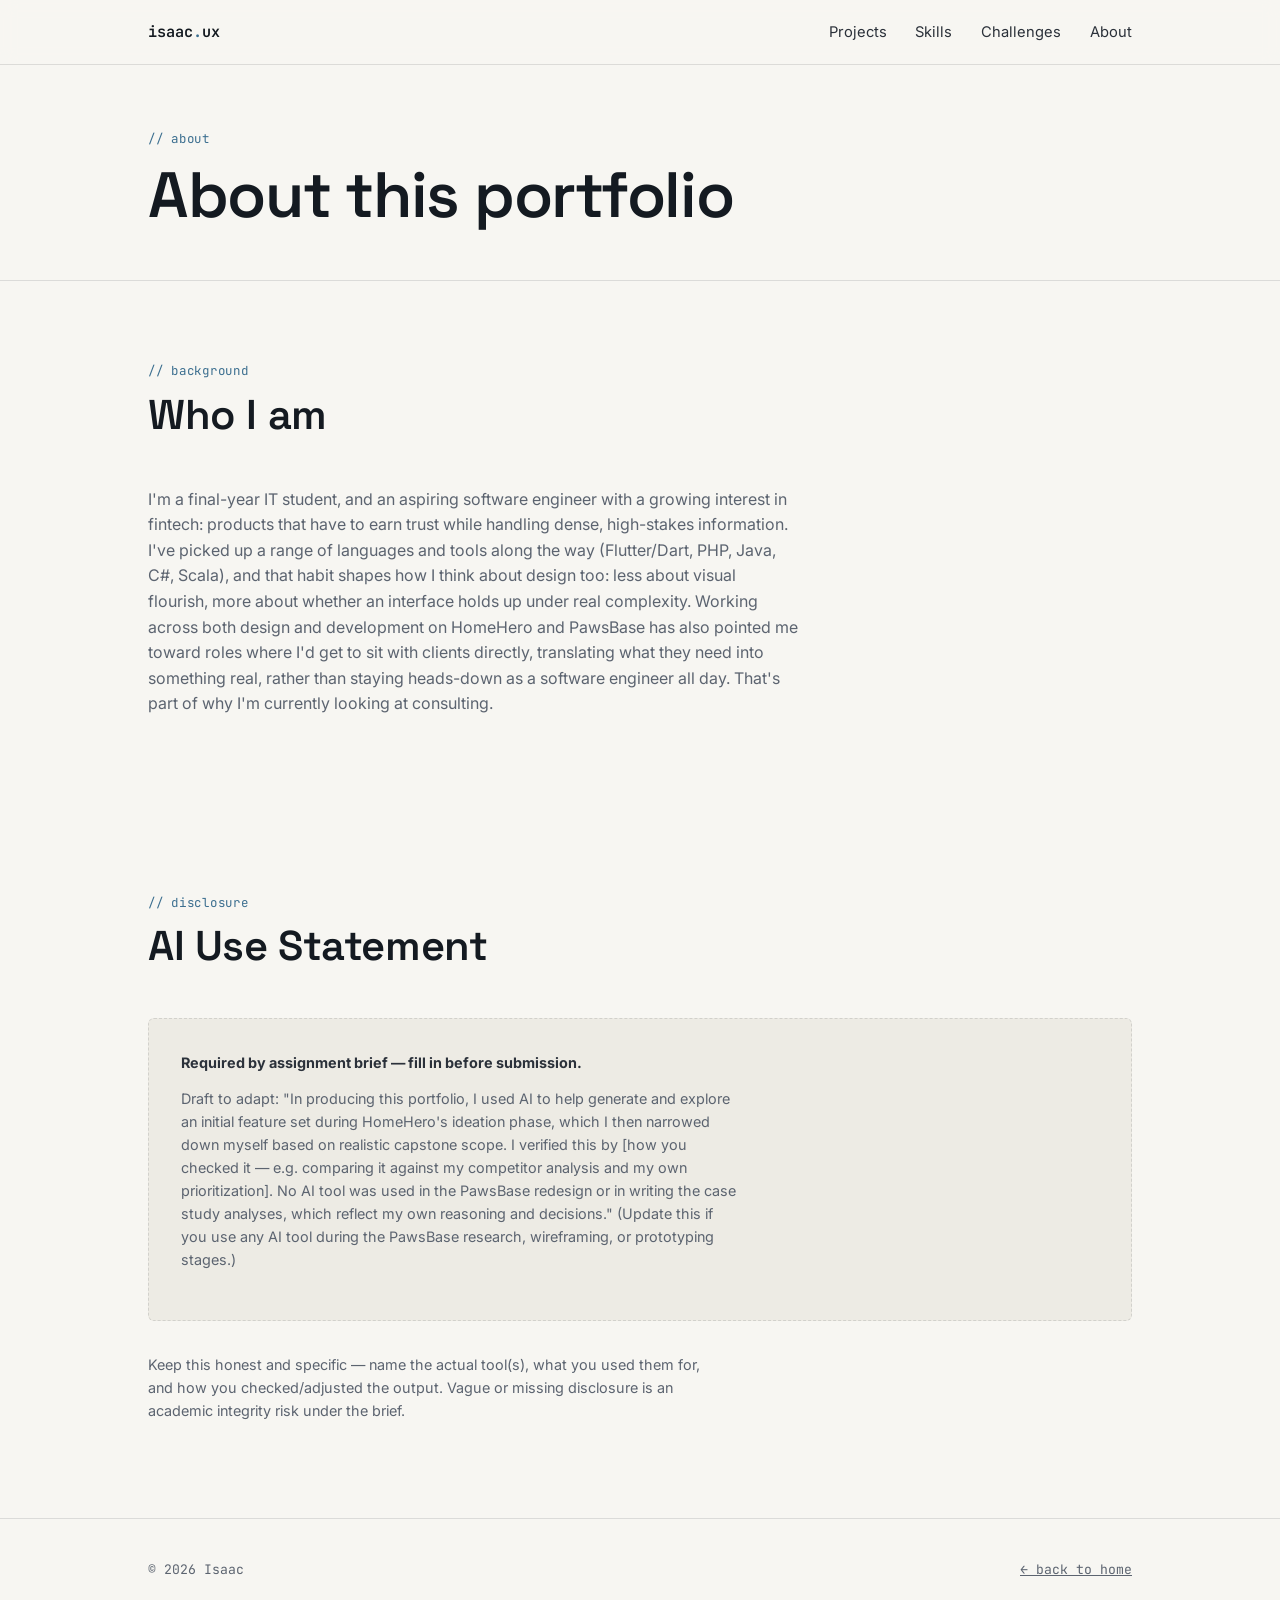
==== about.html @ ed3441e9 "Add files via upload" ====
<!DOCTYPE html>
<html lang="en">
<head>
<meta charset="UTF-8">
<meta name="viewport" content="width=device-width, initial-scale=1.0">
<title>About — Isaac</title>
<link rel="preconnect" href="https://fonts.googleapis.com">
<link href="https://fonts.googleapis.com/css2?family=Space+Grotesk:wght@500;600;700&family=Inter:wght@400;500;600&family=JetBrains+Mono:wght@400;500&display=swap" rel="stylesheet">
<link rel="stylesheet" href="styles.css">
</head>
<body>

<nav class="site-nav">
  <div class="wrap">
    <a href="index.html" class="logo">isaac<span>.</span>ux</a>
    <ul>
      <li><a class="nav-link" href="index.html#projects">Projects</a></li>
      <li><a class="nav-link" href="index.html#skills">Skills</a></li>
      <li><a class="nav-link" href="index.html#challenges">Challenges</a></li>
      <li><a class="nav-link" href="about.html">About</a></li>
    </ul>
  </div>
</nav>

<header class="cs-hero">
  <div class="wrap">
    <span class="eyebrow">// about</span>
    <h1>About this portfolio</h1>
  </div>
</header>

<section>
  <div class="wrap">
    <div class="section-head">
      <span class="eyebrow">// background</span>
      <h2>Who I am</h2>
    </div>
    <p style="max-width:65ch;">
      I'm a final-year IT student, and an aspiring software engineer with a
      growing interest in fintech: products that have to earn trust while
      handling dense, high-stakes information. I've picked up a range of
      languages and tools along the way (Flutter/Dart, PHP, Java, C#,
      Scala), and that habit shapes how I think about design too: less
      about visual flourish, more about whether an interface holds up
      under real complexity. Working across both design and development on
      HomeHero and PawsBase has also pointed me toward roles where I'd get
      to sit with clients directly, translating what they need into
      something real, rather than staying heads-down as a software
      engineer all day. That's part of why I'm currently looking at
      consulting.
    </p>
  </div>
</section>

<section>
  <div class="wrap">
    <div class="section-head">
      <span class="eyebrow">// disclosure</span>
      <h2>AI Use Statement</h2>
    </div>
    <div class="placeholder-block" style="text-align:left;">
      <strong>Required by assignment brief — fill in before submission.</strong>
      <p style="margin-top:0.8rem;">
        Draft to adapt: "In producing this portfolio, I used AI to help
        generate and explore an initial feature set during HomeHero's
        ideation phase, which I then narrowed down myself based on
        realistic capstone scope. I verified this by [how you checked it —
        e.g. comparing it against my competitor analysis and my own
        prioritization]. No AI tool was used in the PawsBase redesign or
        in writing the case study analyses, which reflect my own reasoning
        and decisions." (Update this if you use any AI tool during the
        PawsBase research, wireframing, or prototyping stages.)
      </p>
    </div>
    <p style="font-size:0.9rem; color:var(--slate-mute);">
      Keep this honest and specific — name the actual tool(s), what you used
      them for, and how you checked/adjusted the output. Vague or missing
      disclosure is an academic integrity risk under the brief.
    </p>
  </div>
</section>

<footer>
  <div class="wrap">
    <span>© 2026 Isaac</span>
    <a href="index.html">← back to home</a>
  </div>
</footer>

</body>
</html>
---- styles.css ----
/* ============================================
   Isaac's UX Portfolio — Design Tokens
   ============================================ */

:root {
  /* Color */
  --ink: #141A21;
  --ink-soft: #1E2730;
  --paper: #F7F6F2;
  --paper-dim: #EDEBE4;
  --slate: #2B313A;
  --slate-mute: #5C6470;
  --blue: #3B6E8F;
  --blue-soft: #5C8AA8;
  --olive: #8A9A5B;
  --line: rgba(20, 26, 33, 0.12);
  --line-on-dark: rgba(247, 246, 242, 0.14);

  /* Type */
  --font-display: 'Space Grotesk', 'Inter', sans-serif;
  --font-body: 'Inter', sans-serif;
  --font-mono: 'JetBrains Mono', 'Courier New', monospace;

  /* Layout */
  --max-width: 1080px;
  --gutter: clamp(1.25rem, 4vw, 3rem);
}

* { box-sizing: border-box; }

html { scroll-behavior: smooth; }

body {
  margin: 0;
  background: var(--paper);
  color: var(--slate);
  font-family: var(--font-body);
  font-size: 16px;
  line-height: 1.6;
  -webkit-font-smoothing: antialiased;
}

img { max-width: 100%; display: block; }

a { color: inherit; }

.wrap {
  max-width: var(--max-width);
  margin: 0 auto;
  padding: 0 var(--gutter);
}

/* ---------- Type scale ---------- */

h1, h2, h3, h4 {
  font-family: var(--font-display);
  font-weight: 600;
  line-height: 1.15;
  margin: 0;
  color: var(--ink);
}

h1 { font-size: clamp(2.4rem, 5vw, 4rem); letter-spacing: -0.02em; }
h2 { font-size: clamp(1.8rem, 3.5vw, 2.6rem); letter-spacing: -0.01em; }
h3 { font-size: clamp(1.3rem, 2.2vw, 1.6rem); }

p { margin: 0 0 1rem; color: var(--slate-mute); max-width: 62ch; }

.eyebrow {
  font-family: var(--font-mono);
  font-size: 0.78rem;
  letter-spacing: 0.06em;
  text-transform: lowercase;
  color: var(--blue);
  display: block;
  margin-bottom: 0.6rem;
}

/* ---------- Signature: terminal-style tags ---------- */

.tag {
  display: inline-flex;
  align-items: center;
  gap: 0.4em;
  font-family: var(--font-mono);
  font-size: 0.78rem;
  padding: 0.28em 0.7em;
  border-radius: 3px;
  border: 1px solid var(--line);
  background: var(--paper-dim);
  color: var(--slate);
  white-space: nowrap;
}

.tag::before { content: "›"; color: var(--blue); }

.tag--status::before { content: "●"; font-size: 0.6em; color: var(--olive); }

/* ---------- Nav ---------- */

.site-nav {
  position: sticky;
  top: 0;
  z-index: 10;
  background: rgba(247, 246, 242, 0.88);
  backdrop-filter: blur(8px);
  border-bottom: 1px solid var(--line);
}

.site-nav .wrap {
  display: flex;
  align-items: center;
  justify-content: space-between;
  height: 64px;
}

.site-nav .logo {
  font-family: var(--font-mono);
  font-size: 0.95rem;
  font-weight: 600;
  color: var(--ink);
  text-decoration: none;
}

.site-nav .logo span { color: var(--blue); }

.site-nav ul {
  list-style: none;
  display: flex;
  gap: 1.8rem;
  margin: 0;
  padding: 0;
}

.site-nav a.nav-link {
  text-decoration: none;
  font-size: 0.92rem;
  color: var(--slate);
  border-bottom: 2px solid transparent;
  padding-bottom: 2px;
  transition: border-color 0.15s ease;
}

.site-nav a.nav-link:hover,
.site-nav a.nav-link:focus-visible {
  border-color: var(--blue);
}

.nav-toggle { display: none; }

/* ---------- Hero ---------- */

.hero {
  padding: clamp(3rem, 10vw, 6rem) 0 clamp(2.5rem, 6vw, 4rem);
  background: var(--paper);
}

.hero .tags-row {
  display: flex;
  flex-wrap: wrap;
  gap: 0.6rem;
  margin-top: 1.6rem;
}

.hero h1 { margin-bottom: 1rem; }

.hero .lede {
  font-size: 1.15rem;
  color: var(--slate);
  max-width: 58ch;
}

/* ---------- Sections ---------- */

section { padding: clamp(3rem, 8vw, 5rem) 0; }

section.on-ink {
  background: var(--ink);
  color: var(--paper);
}

section.on-ink h2, section.on-ink h3 { color: var(--paper); }
section.on-ink p { color: rgba(247,246,242,0.72); }
section.on-ink .eyebrow { color: var(--blue-soft); }

.section-head {
  margin-bottom: clamp(2rem, 5vw, 3rem);
  max-width: 60ch;
}

/* ---------- Project cards ---------- */

.project-grid {
  display: grid;
  grid-template-columns: repeat(2, 1fr);
  gap: 1.5rem;
}

.project-card {
  display: block;
  text-decoration: none;
  border: 1px solid var(--line);
  border-radius: 6px;
  overflow: hidden;
  background: #fff;
  transition: transform 0.18s ease, box-shadow 0.18s ease;
}

.project-card:hover,
.project-card:focus-visible {
  transform: translateY(-3px);
  box-shadow: 0 12px 28px rgba(20,26,33,0.1);
}

.project-card .thumb {
  aspect-ratio: 16 / 10;
  background: var(--paper-dim);
  display: flex;
  align-items: center;
  justify-content: center;
  color: rgba(247,246,242,0.85);
  font-family: var(--font-mono);
  font-size: 0.85rem;
  overflow: hidden;
}

.project-card .thumb img {
  width: 100%;
  height: 100%;
  object-fit: contain;
  background: var(--paper-dim);
}

.project-card .thumb img.fit-cover {
  object-fit: cover;
}

.project-card .card-body { padding: 1.4rem 1.5rem 1.6rem; }

.project-card .card-tags {
  display: flex;
  gap: 0.5rem;
  margin-bottom: 0.8rem;
  flex-wrap: wrap;
}

.project-card h3 { margin-bottom: 0.5rem; }
.project-card p { margin-bottom: 0; font-size: 0.95rem; }

/* ---------- Skills ---------- */

.skills-grid {
  display: grid;
  grid-template-columns: repeat(3, 1fr);
  gap: 1.2rem;
}

.skill-group {
  border-left: 2px solid var(--line-on-dark);
  padding-left: 1.1rem;
}

.skill-group h4 {
  font-family: var(--font-mono);
  font-size: 0.85rem;
  color: var(--blue-soft);
  text-transform: lowercase;
  margin-bottom: 0.7rem;
}

.skill-group ul { list-style: none; padding: 0; margin: 0; }
.skill-group li {
  padding: 0.25rem 0;
  color: rgba(247,246,242,0.85);
  font-size: 0.95rem;
}

/* ---------- Skills (icon grid) ---------- */

.skills-icon-groups {
  display: flex;
  flex-direction: column;
  gap: 2.2rem;
}

.skill-icon-group h4 {
  font-family: var(--font-mono);
  font-size: 0.85rem;
  color: var(--blue-soft);
  text-transform: lowercase;
  margin-bottom: 1rem;
}

.skill-icon-row {
  display: flex;
  flex-wrap: wrap;
  gap: 1.6rem;
}

.skill-icon-item {
  display: flex;
  flex-direction: column;
  align-items: center;
  gap: 0.5rem;
  width: 84px;
  text-align: center;
}

.skill-icon-item i,
.skill-icon-item .skill-svg {
  font-size: 1.9rem;
  width: 1.9rem;
  height: 1.9rem;
  color: var(--blue-soft);
}

.skill-icon-item span {
  font-size: 0.78rem;
  color: rgba(247,246,242,0.75);
  line-height: 1.25;
}

/* ---------- Footer social icons ---------- */

.footer-social {
  display: flex;
  gap: 1rem;
}

.footer-social a {
  color: var(--slate-mute);
  display: inline-flex;
  transition: color 0.15s ease;
}

.footer-social a:hover,
.footer-social a:focus-visible {
  color: var(--blue);
}

.footer-social .skill-svg {
  width: 20px;
  height: 20px;
}

/* ---------- Challenges ---------- */

.challenge-list { border-top: 1px solid var(--line); }

.challenge-item {
  display: grid;
  grid-template-columns: 60px 1fr;
  gap: 1.5rem;
  padding: 1.6rem 0;
  border-bottom: 1px solid var(--line);
  align-items: start;
}

.challenge-item .num {
  font-family: var(--font-mono);
  color: var(--blue);
  font-size: 0.95rem;
  padding-top: 0.2rem;
}

.challenge-item h4 { margin-bottom: 0.4rem; font-size: 1.05rem; }
.challenge-item p { font-size: 0.95rem; margin-bottom: 0; }

/* ---------- Video / CTA block ---------- */

.video-block {
  border: 1px solid var(--line-on-dark);
  border-radius: 8px;
  padding: clamp(2rem, 5vw, 3rem);
  display: flex;
  flex-direction: column;
  align-items: flex-start;
  gap: 1.2rem;
}

.btn {
  display: inline-flex;
  align-items: center;
  gap: 0.5em;
  font-family: var(--font-mono);
  font-size: 0.9rem;
  padding: 0.75em 1.4em;
  border-radius: 4px;
  background: var(--blue);
  color: var(--paper);
  text-decoration: none;
  border: 1px solid var(--blue);
  transition: opacity 0.15s ease;
}

.btn:hover, .btn:focus-visible { opacity: 0.88; }

.btn--ghost {
  background: transparent;
  color: var(--paper);
  border-color: var(--line-on-dark);
}

/* ---------- Footer ---------- */

footer {
  padding: 2.5rem 0;
  border-top: 1px solid var(--line);
  font-family: var(--font-mono);
  font-size: 0.82rem;
  color: var(--slate-mute);
}

footer .wrap {
  display: flex;
  justify-content: space-between;
  flex-wrap: wrap;
  gap: 1rem;
}

.artefact-gallery {
  display: grid;
  grid-template-columns: repeat(2, 1fr);
  gap: 1.2rem;
  margin: 1.2rem 0 2rem;
}

.artefact-gallery figure {
  margin: 0;
  border: 1px solid var(--line);
  border-radius: 6px;
  overflow: hidden;
  background: #fff;
}

.artefact-gallery img {
  width: 100%;
  display: block;
  border-bottom: 1px solid var(--line);
}

.artefact-gallery figcaption {
  padding: 0.7rem 0.9rem;
  font-size: 0.85rem;
  color: var(--slate-mute);
}

.artefact-gallery.cols-3 {
  grid-template-columns: repeat(3, 1fr);
}

.artefact-gallery .full-width {
  grid-column: 1 / -1;
}

/* ---------- Case study page specifics ---------- */

.cs-hero {
  padding: clamp(2.5rem, 8vw, 4rem) 0 clamp(2rem, 5vw, 3rem);
  border-bottom: 1px solid var(--line);
}

.cs-meta {
  display: flex;
  flex-wrap: wrap;
  gap: 0.6rem;
  margin: 1.4rem 0 1.8rem;
}

.cs-back {
  font-family: var(--font-mono);
  font-size: 0.85rem;
  color: var(--blue);
  text-decoration: none;
  display: inline-block;
  margin-bottom: 1.5rem;
}

.process-steps {
  display: grid;
  grid-template-columns: repeat(5, 1fr);
  gap: 1rem;
  margin: 2rem 0 1rem;
}

.process-step {
  border-top: 2px solid var(--blue);
  padding-top: 0.8rem;
}

.process-step .step-num {
  font-family: var(--font-mono);
  font-size: 0.78rem;
  color: var(--blue);
  display: block;
  margin-bottom: 0.4rem;
}

.process-step h4 { font-size: 0.95rem; margin-bottom: 0.3rem; }
.process-step p { font-size: 0.85rem; }

.placeholder-block {
  border: 1px dashed var(--line);
  border-radius: 6px;
  padding: 2rem;
  background: var(--paper-dim);
  color: var(--slate-mute);
  font-size: 0.9rem;
  text-align: center;
  margin: 1.2rem 0 2rem;
}

.placeholder-block strong { color: var(--slate); }

.two-col {
  display: grid;
  grid-template-columns: 1fr 1fr;
  gap: 2.5rem;
  align-items: start;
}

.quote-block {
  border-left: 3px solid var(--olive);
  padding-left: 1.4rem;
  margin: 1.5rem 0;
  font-family: var(--font-display);
  font-size: 1.15rem;
  color: var(--ink);
}

/* ---------- Responsive ---------- */

@media (max-width: 780px) {
  .site-nav ul { gap: 1.1rem; }
  .site-nav ul li:nth-child(n+4) { display: none; }
  .project-grid { grid-template-columns: 1fr; }
  .skills-grid { grid-template-columns: 1fr; }
  .artefact-gallery { grid-template-columns: 1fr; }
  .artefact-gallery.cols-3 { grid-template-columns: 1fr; }
  .process-steps { grid-template-columns: repeat(2, 1fr); }
  .two-col { grid-template-columns: 1fr; }
  .challenge-item { grid-template-columns: 40px 1fr; }
}

@media (prefers-reduced-motion: reduce) {
  html { scroll-behavior: auto; }
  .project-card { transition: none; }
}

:focus-visible {
  outline: 2px solid var(--blue);
  outline-offset: 2px;
}
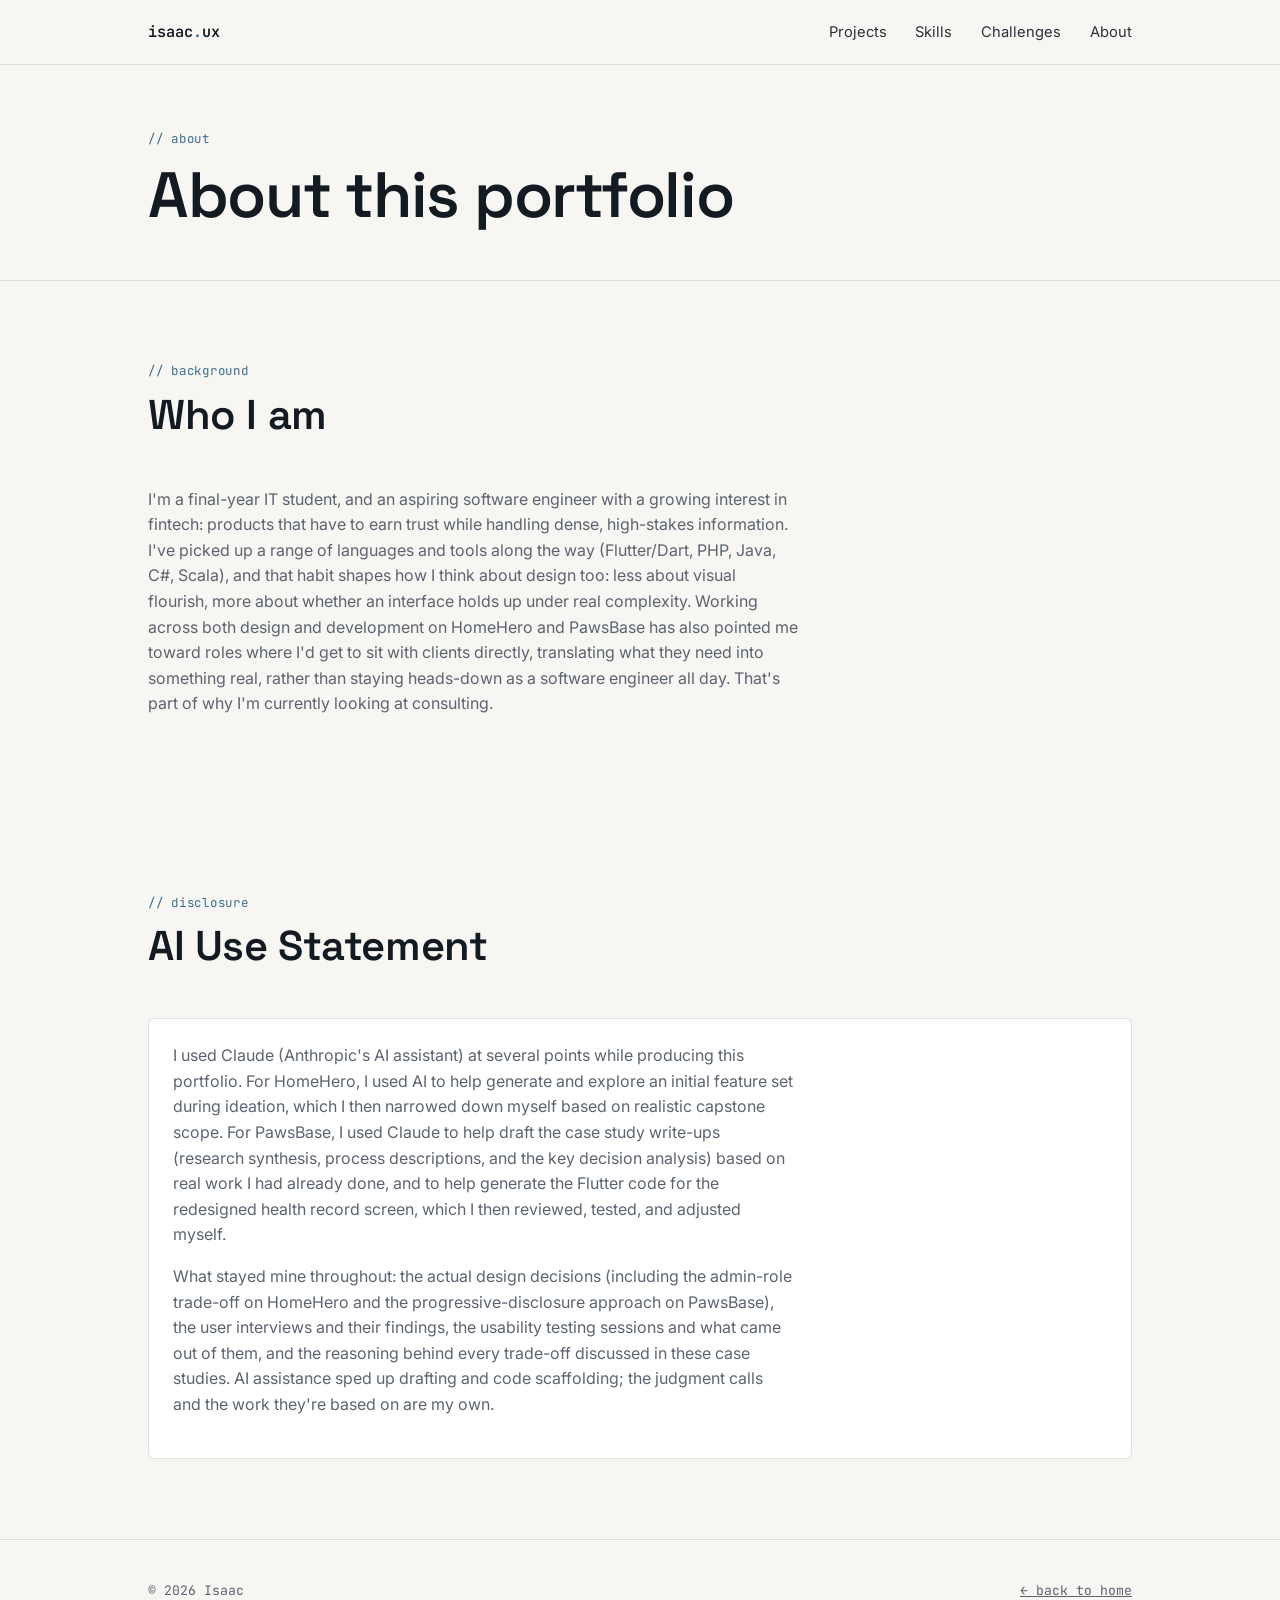
==== commit 7ce0610d: "Update about.html" ====
--- a/about.html
+++ b/about.html
@@ -58,25 +58,25 @@
       <span class="eyebrow">// disclosure</span>
       <h2>AI Use Statement</h2>
     </div>
-    <div class="placeholder-block" style="text-align:left;">
-      <strong>Required by assignment brief — fill in before submission.</strong>
+    <div style="border:1px solid var(--line); border-radius:6px; padding:1.5rem; background:#fff;">
+      <p>I used Claude (Anthropic's AI assistant) at several points while
+      producing this portfolio. For HomeHero, I used AI to help generate
+      and explore an initial feature set during ideation, which I then
+      narrowed down myself based on realistic capstone scope. For
+      PawsBase, I used Claude to help draft the case study write-ups
+      (research synthesis, process descriptions, and the key decision
+      analysis) based on real work I had already done, and to help
+      generate the Flutter code for the redesigned health record screen,
+      which I then reviewed, tested, and adjusted myself.</p>
       <p style="margin-top:0.8rem;">
-        Draft to adapt: "In producing this portfolio, I used AI to help
-        generate and explore an initial feature set during HomeHero's
-        ideation phase, which I then narrowed down myself based on
-        realistic capstone scope. I verified this by [how you checked it —
-        e.g. comparing it against my competitor analysis and my own
-        prioritization]. No AI tool was used in the PawsBase redesign or
-        in writing the case study analyses, which reflect my own reasoning
-        and decisions." (Update this if you use any AI tool during the
-        PawsBase research, wireframing, or prototyping stages.)
-      </p>
+      What stayed mine throughout: the actual design decisions (including
+      the admin-role trade-off on HomeHero and the progressive-disclosure
+      approach on PawsBase), the user interviews and their findings, the
+      usability testing sessions and what came out of them, and the
+      reasoning behind every trade-off discussed in these case studies. AI
+      assistance sped up drafting and code scaffolding; the judgment calls
+      and the work they're based on are my own.</p>
     </div>
-    <p style="font-size:0.9rem; color:var(--slate-mute);">
-      Keep this honest and specific — name the actual tool(s), what you used
-      them for, and how you checked/adjusted the output. Vague or missing
-      disclosure is an academic integrity risk under the brief.
-    </p>
   </div>
 </section>
 
@@ -88,4 +88,4 @@
 </footer>
 
 </body>
-</html>+</html>
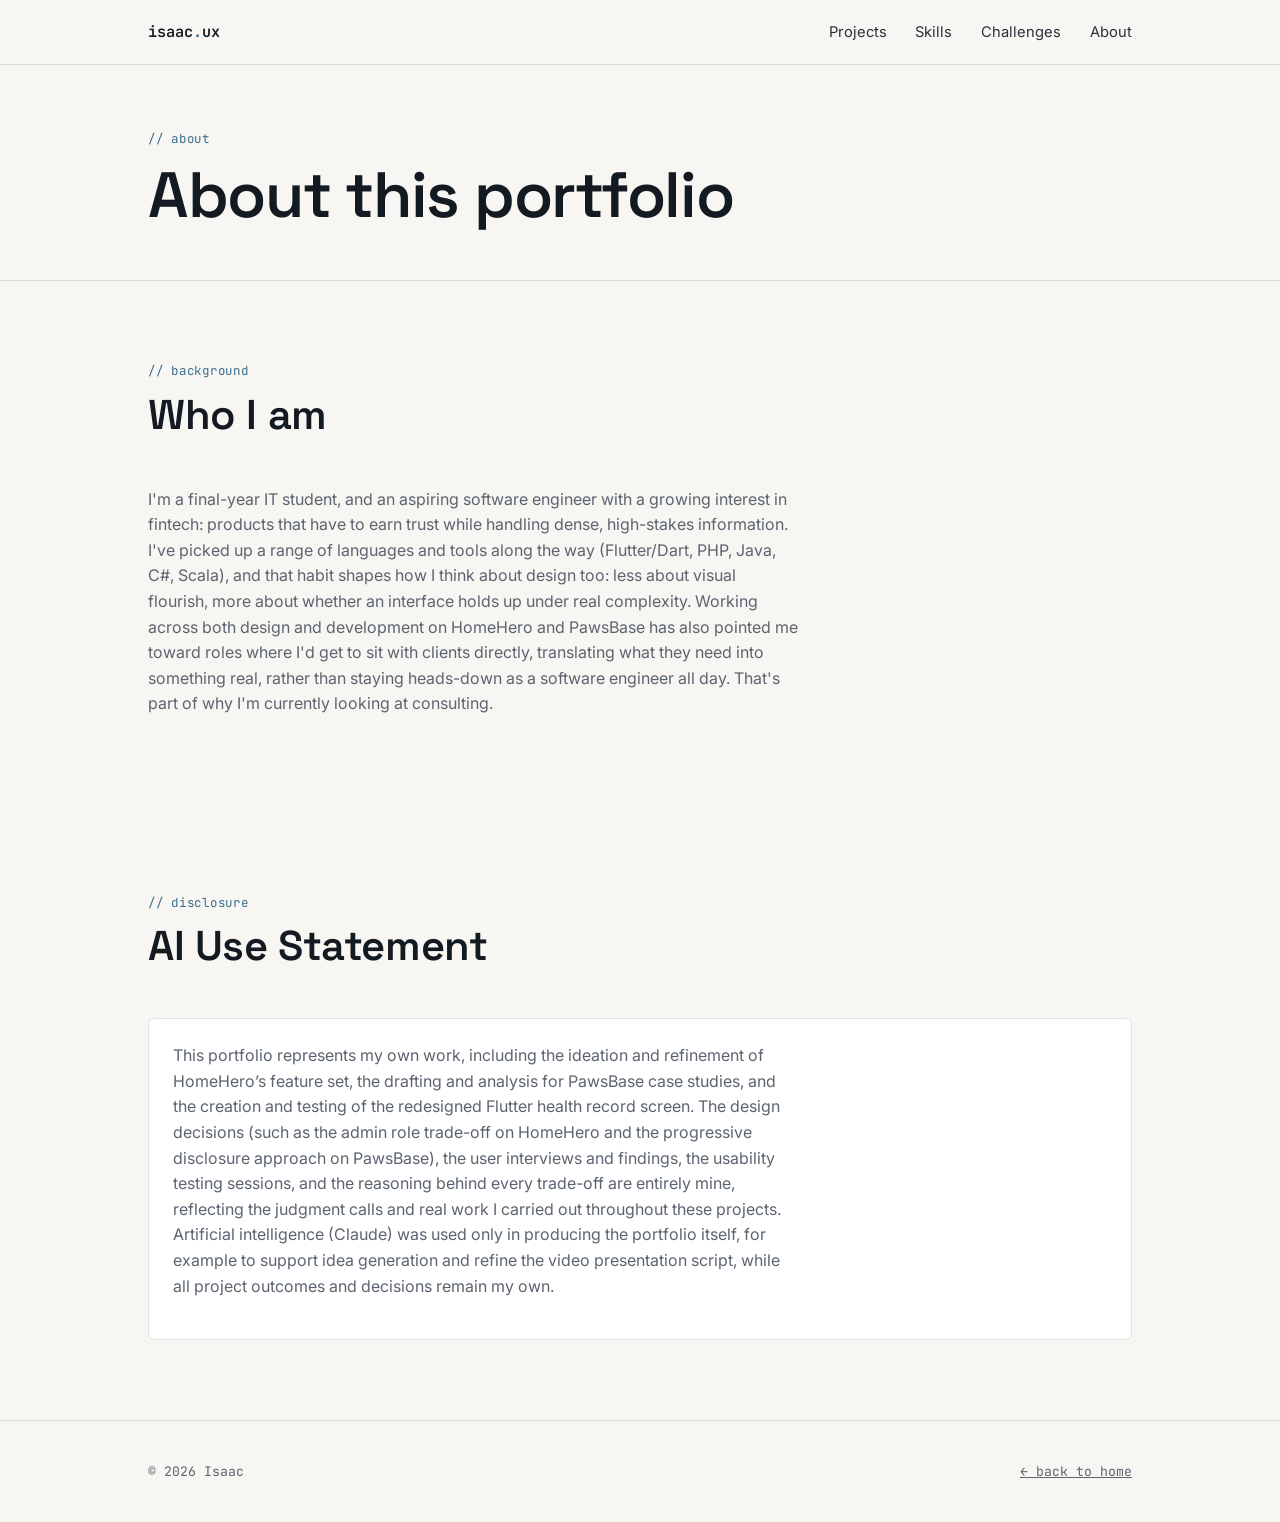
==== commit 4b375042: "Update about.html" ====
--- a/about.html
+++ b/about.html
@@ -59,23 +59,7 @@
       <h2>AI Use Statement</h2>
     </div>
     <div style="border:1px solid var(--line); border-radius:6px; padding:1.5rem; background:#fff;">
-      <p>I used Claude (Anthropic's AI assistant) at several points while
-      producing this portfolio. For HomeHero, I used AI to help generate
-      and explore an initial feature set during ideation, which I then
-      narrowed down myself based on realistic capstone scope. For
-      PawsBase, I used Claude to help draft the case study write-ups
-      (research synthesis, process descriptions, and the key decision
-      analysis) based on real work I had already done, and to help
-      generate the Flutter code for the redesigned health record screen,
-      which I then reviewed, tested, and adjusted myself.</p>
-      <p style="margin-top:0.8rem;">
-      What stayed mine throughout: the actual design decisions (including
-      the admin-role trade-off on HomeHero and the progressive-disclosure
-      approach on PawsBase), the user interviews and their findings, the
-      usability testing sessions and what came out of them, and the
-      reasoning behind every trade-off discussed in these case studies. AI
-      assistance sped up drafting and code scaffolding; the judgment calls
-      and the work they're based on are my own.</p>
+      <p>This portfolio represents my own work, including the ideation and refinement of HomeHero’s feature set, the drafting and analysis for PawsBase case studies, and the creation and testing of the redesigned Flutter health record screen. The design decisions (such as the admin role trade-off on HomeHero and the progressive disclosure approach on PawsBase), the user interviews and findings, the usability testing sessions, and the reasoning behind every trade-off are entirely mine, reflecting the judgment calls and real work I carried out throughout these projects. Artificial intelligence (Claude) was used only in producing the portfolio itself, for example to support idea generation and refine the video presentation script, while all project outcomes and decisions remain my own.</p>
     </div>
   </div>
 </section>
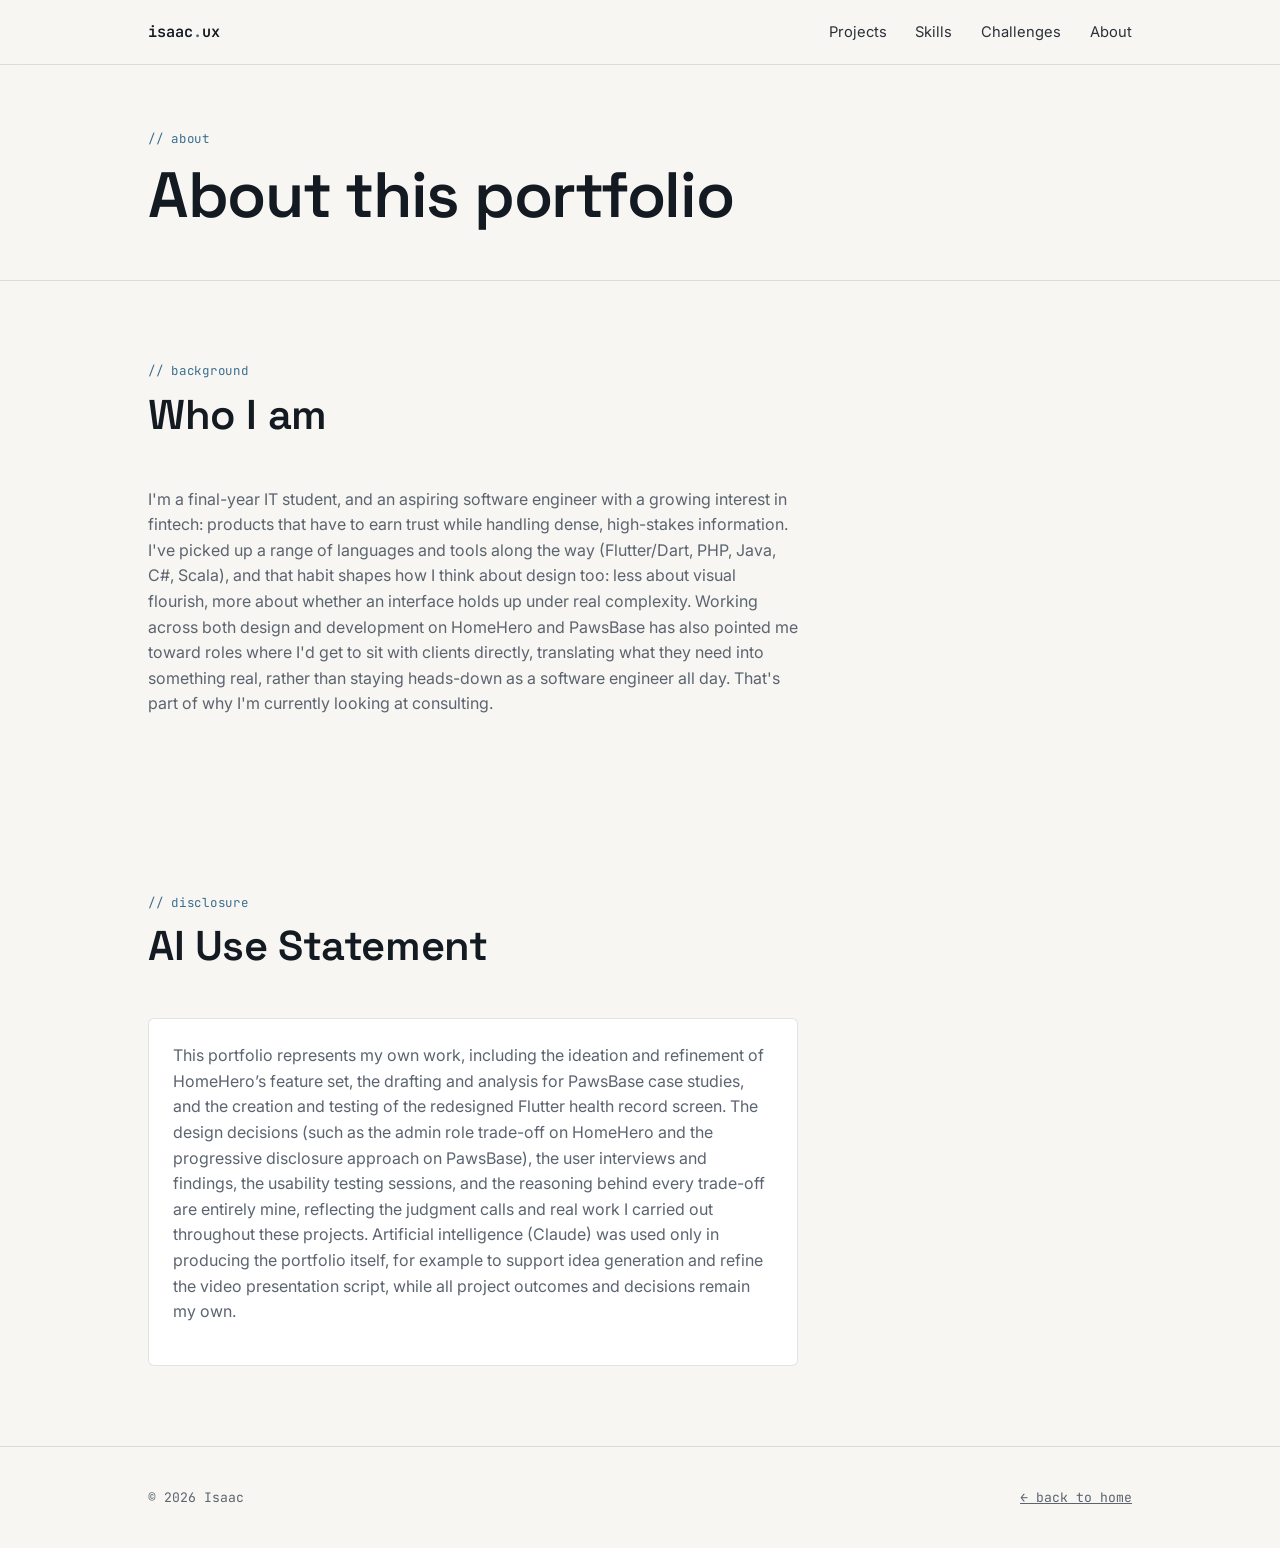
==== commit 94fc7201: "Fix HTML encoding issues in about.html" ====
--- a/about.html
+++ b/about.html
@@ -58,7 +58,7 @@
       <span class="eyebrow">// disclosure</span>
       <h2>AI Use Statement</h2>
     </div>
-    <div style="border:1px solid var(--line); border-radius:6px; padding:1.5rem; background:#fff;">
+    <div style="display:inline-block; border:1px solid var(--line); border-radius:6px; padding:1.5rem; background:#fff; max-width:65ch;">
       <p>This portfolio represents my own work, including the ideation and refinement of HomeHero’s feature set, the drafting and analysis for PawsBase case studies, and the creation and testing of the redesigned Flutter health record screen. The design decisions (such as the admin role trade-off on HomeHero and the progressive disclosure approach on PawsBase), the user interviews and findings, the usability testing sessions, and the reasoning behind every trade-off are entirely mine, reflecting the judgment calls and real work I carried out throughout these projects. Artificial intelligence (Claude) was used only in producing the portfolio itself, for example to support idea generation and refine the video presentation script, while all project outcomes and decisions remain my own.</p>
     </div>
   </div>
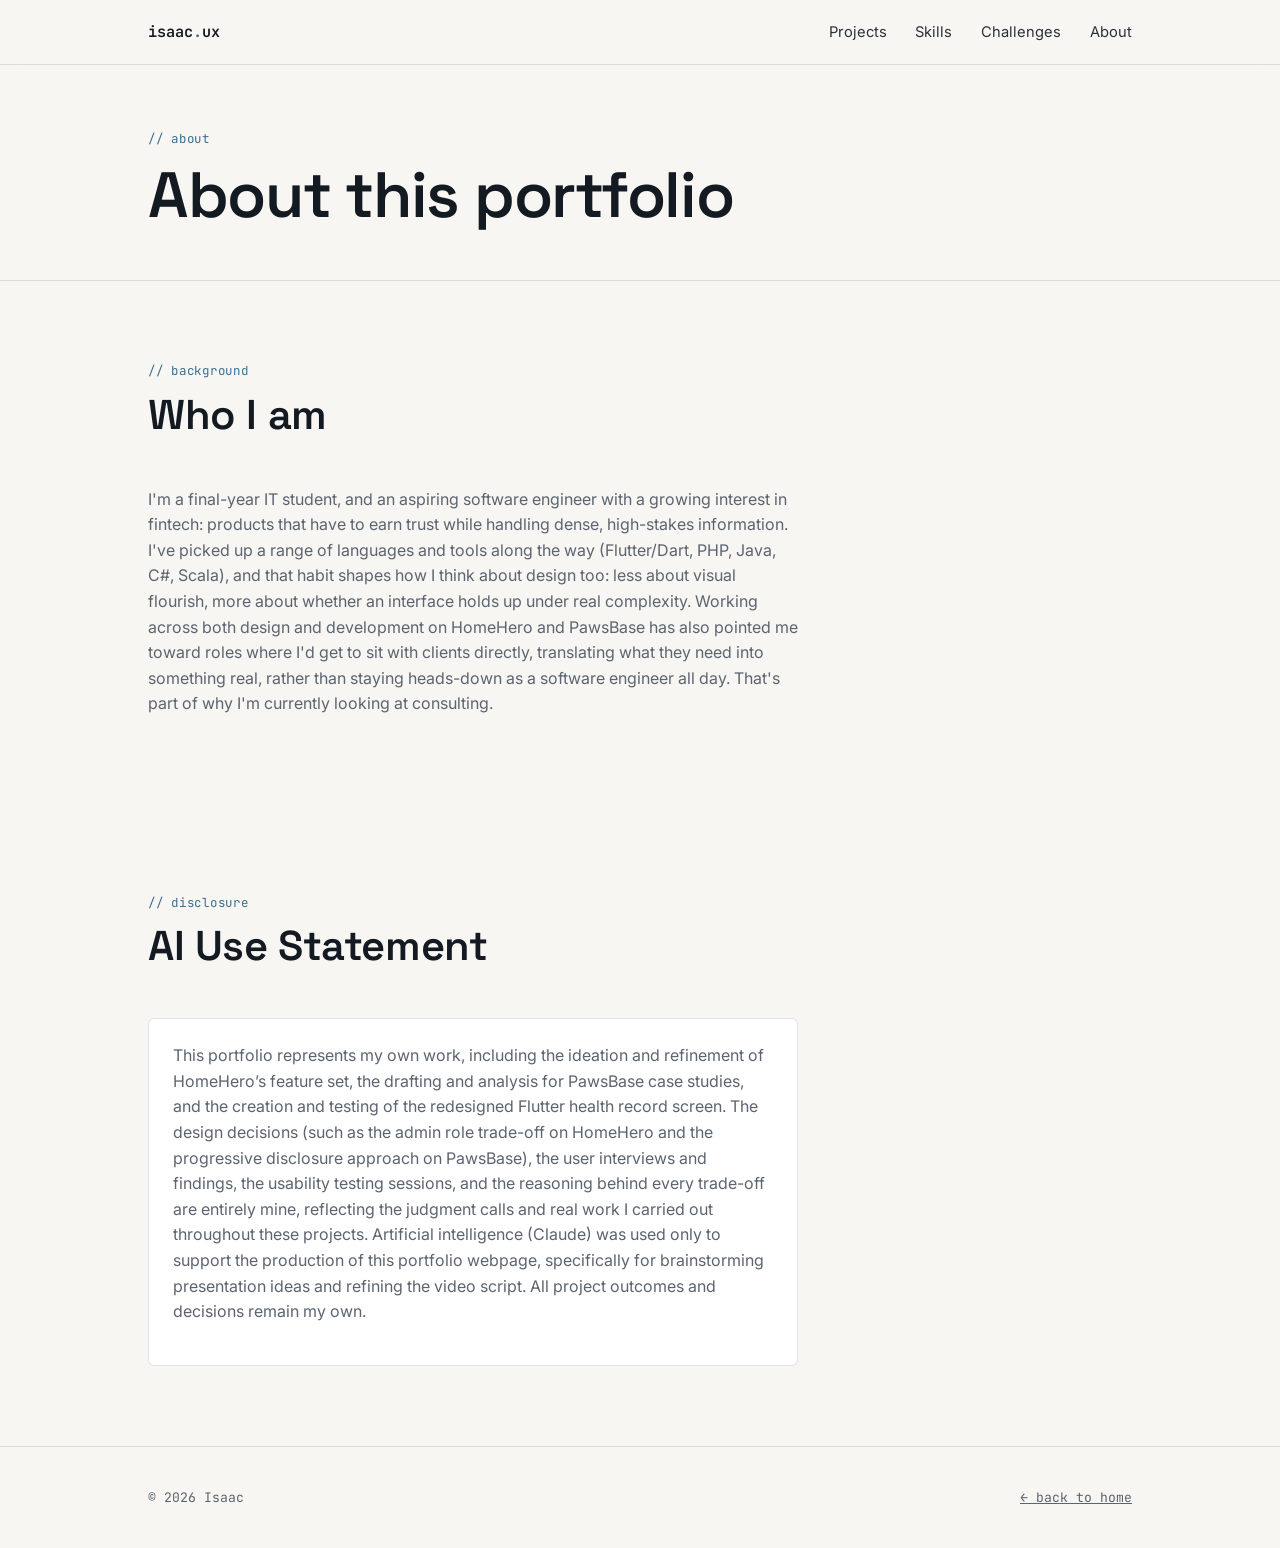
==== commit ba2e3e7e: "Update about.html" ====
--- a/about.html
+++ b/about.html
@@ -59,7 +59,7 @@
       <h2>AI Use Statement</h2>
     </div>
     <div style="display:inline-block; border:1px solid var(--line); border-radius:6px; padding:1.5rem; background:#fff; max-width:65ch;">
-      <p>This portfolio represents my own work, including the ideation and refinement of HomeHero’s feature set, the drafting and analysis for PawsBase case studies, and the creation and testing of the redesigned Flutter health record screen. The design decisions (such as the admin role trade-off on HomeHero and the progressive disclosure approach on PawsBase), the user interviews and findings, the usability testing sessions, and the reasoning behind every trade-off are entirely mine, reflecting the judgment calls and real work I carried out throughout these projects. Artificial intelligence (Claude) was used only in producing the portfolio itself, for example to support idea generation and refine the video presentation script, while all project outcomes and decisions remain my own.</p>
+      <p>This portfolio represents my own work, including the ideation and refinement of HomeHero’s feature set, the drafting and analysis for PawsBase case studies, and the creation and testing of the redesigned Flutter health record screen. The design decisions (such as the admin role trade-off on HomeHero and the progressive disclosure approach on PawsBase), the user interviews and findings, the usability testing sessions, and the reasoning behind every trade-off are entirely mine, reflecting the judgment calls and real work I carried out throughout these projects. Artificial intelligence (Claude) was used only to support the production of this portfolio webpage, specifically for brainstorming presentation ideas and refining the video script. All project outcomes and decisions remain my own.</p>
     </div>
   </div>
 </section>
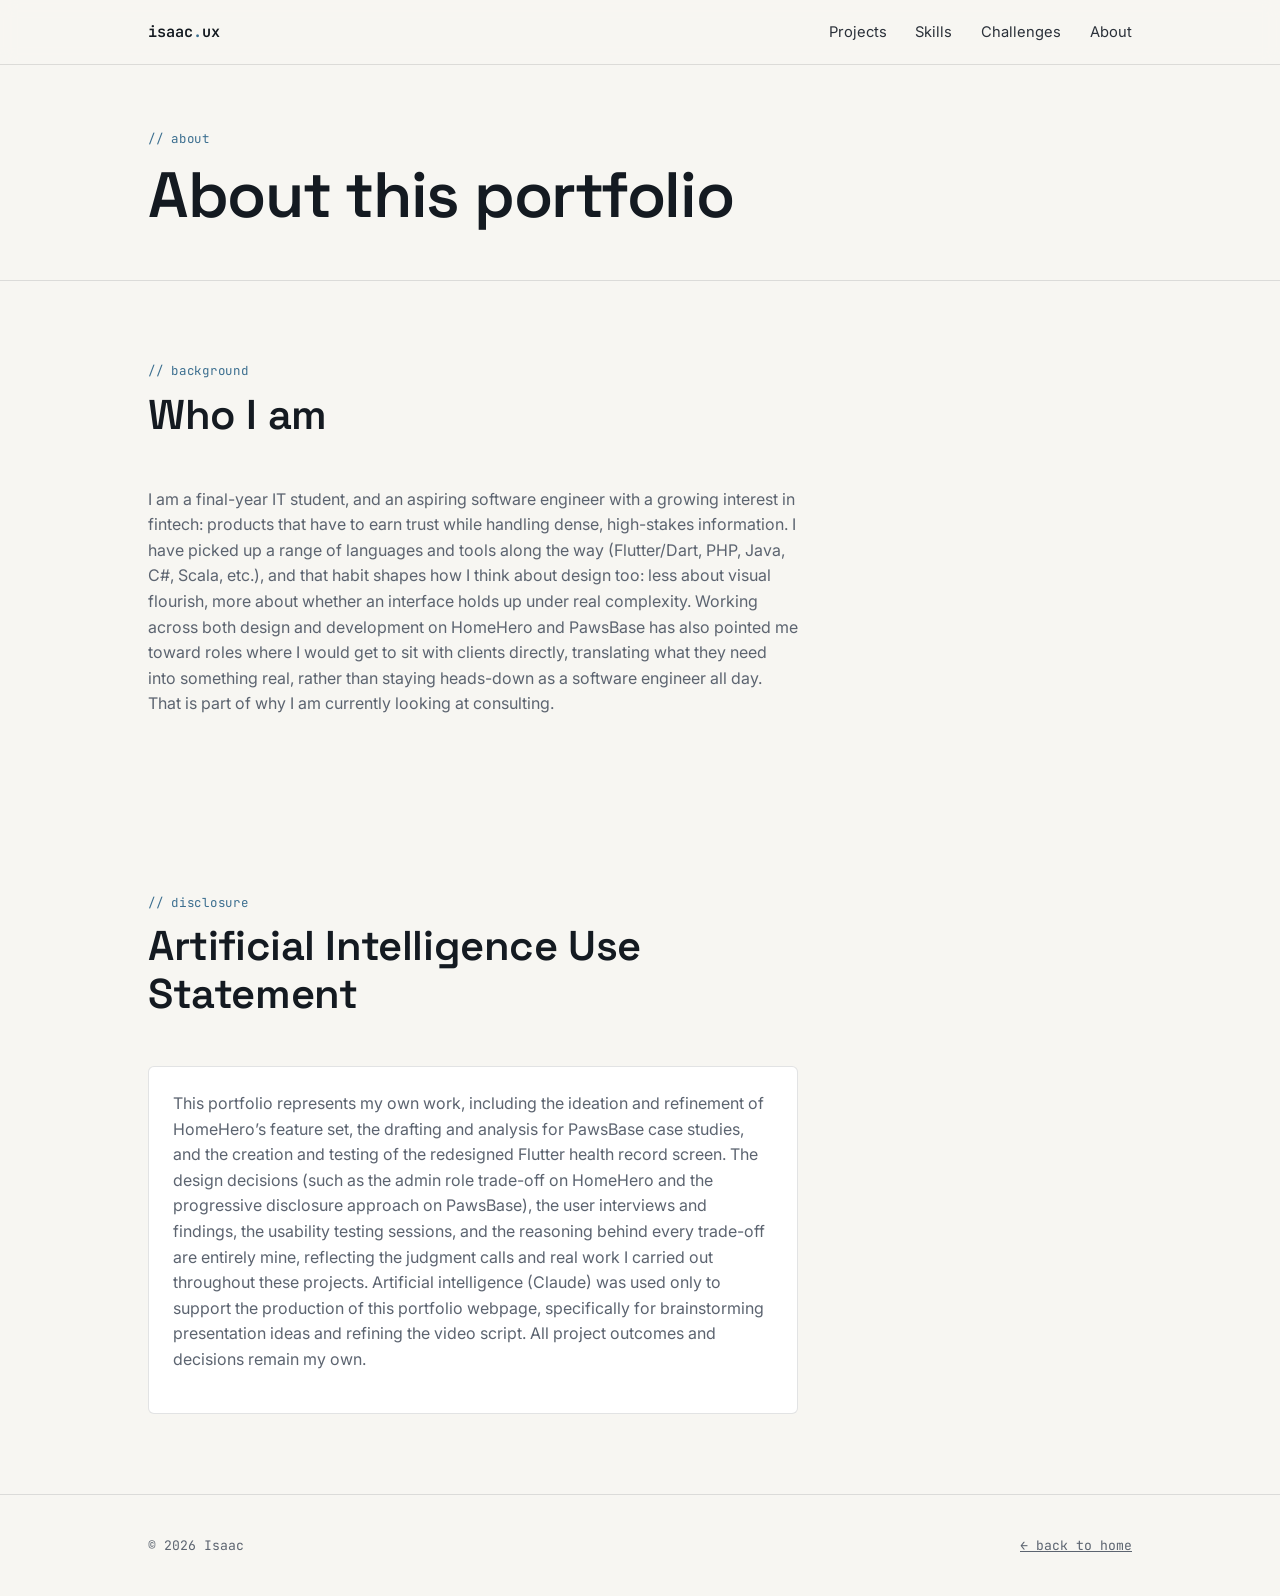
==== commit 8051f712: "Update about.html" ====
--- a/about.html
+++ b/about.html
@@ -35,20 +35,7 @@
       <span class="eyebrow">// background</span>
       <h2>Who I am</h2>
     </div>
-    <p style="max-width:65ch;">
-      I'm a final-year IT student, and an aspiring software engineer with a
-      growing interest in fintech: products that have to earn trust while
-      handling dense, high-stakes information. I've picked up a range of
-      languages and tools along the way (Flutter/Dart, PHP, Java, C#,
-      Scala), and that habit shapes how I think about design too: less
-      about visual flourish, more about whether an interface holds up
-      under real complexity. Working across both design and development on
-      HomeHero and PawsBase has also pointed me toward roles where I'd get
-      to sit with clients directly, translating what they need into
-      something real, rather than staying heads-down as a software
-      engineer all day. That's part of why I'm currently looking at
-      consulting.
-    </p>
+    <p style="max-width:65ch;">I am a final-year IT student, and an aspiring software engineer with a growing interest in fintech: products that have to earn trust while handling dense, high-stakes information. I have picked up a range of languages and tools along the way (Flutter/Dart, PHP, Java, C#, Scala, etc.), and that habit shapes how I think about design too: less about visual flourish, more about whether an interface holds up under real complexity. Working across both design and development on HomeHero and PawsBase has also pointed me toward roles where I would get to sit with clients directly, translating what they need into something real, rather than staying heads-down as a software engineer all day. That is part of why I am currently looking at consulting.</p>
   </div>
 </section>
 
@@ -56,7 +43,7 @@
   <div class="wrap">
     <div class="section-head">
       <span class="eyebrow">// disclosure</span>
-      <h2>AI Use Statement</h2>
+      <h2>Artificial Intelligence Use Statement</h2>
     </div>
     <div style="display:inline-block; border:1px solid var(--line); border-radius:6px; padding:1.5rem; background:#fff; max-width:65ch;">
       <p>This portfolio represents my own work, including the ideation and refinement of HomeHero’s feature set, the drafting and analysis for PawsBase case studies, and the creation and testing of the redesigned Flutter health record screen. The design decisions (such as the admin role trade-off on HomeHero and the progressive disclosure approach on PawsBase), the user interviews and findings, the usability testing sessions, and the reasoning behind every trade-off are entirely mine, reflecting the judgment calls and real work I carried out throughout these projects. Artificial intelligence (Claude) was used only to support the production of this portfolio webpage, specifically for brainstorming presentation ideas and refining the video script. All project outcomes and decisions remain my own.</p>
--- a/styles.css
+++ b/styles.css
@@ -1,9 +1,4 @@
-/* ============================================
-   Isaac's UX Portfolio — Design Tokens
-   ============================================ */
-
 :root {
-  /* Color */
   --ink: #141A21;
   --ink-soft: #1E2730;
   --paper: #F7F6F2;
@@ -15,13 +10,9 @@
   --olive: #8A9A5B;
   --line: rgba(20, 26, 33, 0.12);
   --line-on-dark: rgba(247, 246, 242, 0.14);
-
-  /* Type */
   --font-display: 'Space Grotesk', 'Inter', sans-serif;
   --font-body: 'Inter', sans-serif;
   --font-mono: 'JetBrains Mono', 'Courier New', monospace;
-
-  /* Layout */
   --max-width: 1080px;
   --gutter: clamp(1.25rem, 4vw, 3rem);
 }
@@ -50,8 +41,6 @@
   padding: 0 var(--gutter);
 }
 
-/* ---------- Type scale ---------- */
-
 h1, h2, h3, h4 {
   font-family: var(--font-display);
   font-weight: 600;
@@ -75,8 +64,6 @@
   display: block;
   margin-bottom: 0.6rem;
 }
-
-/* ---------- Signature: terminal-style tags ---------- */
 
 .tag {
   display: inline-flex;
@@ -96,8 +83,6 @@
 
 .tag--status::before { content: "●"; font-size: 0.6em; color: var(--olive); }
 
-/* ---------- Nav ---------- */
-
 .site-nav {
   position: sticky;
   top: 0;
@@ -148,8 +133,6 @@
 
 .nav-toggle { display: none; }
 
-/* ---------- Hero ---------- */
-
 .hero {
   padding: clamp(3rem, 10vw, 6rem) 0 clamp(2.5rem, 6vw, 4rem);
   background: var(--paper);
@@ -170,8 +153,6 @@
   max-width: 58ch;
 }
 
-/* ---------- Sections ---------- */
-
 section { padding: clamp(3rem, 8vw, 5rem) 0; }
 
 section.on-ink {
@@ -187,8 +168,6 @@
   margin-bottom: clamp(2rem, 5vw, 3rem);
   max-width: 60ch;
 }
-
-/* ---------- Project cards ---------- */
 
 .project-grid {
   display: grid;
@@ -247,8 +226,6 @@
 .project-card h3 { margin-bottom: 0.5rem; }
 .project-card p { margin-bottom: 0; font-size: 0.95rem; }
 
-/* ---------- Skills ---------- */
-
 .skills-grid {
   display: grid;
   grid-template-columns: repeat(3, 1fr);
@@ -274,8 +251,6 @@
   color: rgba(247,246,242,0.85);
   font-size: 0.95rem;
 }
-
-/* ---------- Skills (icon grid) ---------- */
 
 .skills-icon-groups {
   display: flex;
@@ -320,8 +295,6 @@
   line-height: 1.25;
 }
 
-/* ---------- Footer social icons ---------- */
-
 .footer-social {
   display: flex;
   gap: 1rem;
@@ -342,8 +315,6 @@
   width: 20px;
   height: 20px;
 }
-
-/* ---------- Challenges ---------- */
 
 .challenge-list { border-top: 1px solid var(--line); }
 
@@ -365,8 +336,6 @@
 
 .challenge-item h4 { margin-bottom: 0.4rem; font-size: 1.05rem; }
 .challenge-item p { font-size: 0.95rem; margin-bottom: 0; }
-
-/* ---------- Video / CTA block ---------- */
 
 .video-block {
   border: 1px solid var(--line-on-dark);
@@ -401,8 +370,6 @@
   border-color: var(--line-on-dark);
 }
 
-/* ---------- Footer ---------- */
-
 footer {
   padding: 2.5rem 0;
   border-top: 1px solid var(--line);
@@ -452,8 +419,6 @@
 .artefact-gallery .full-width {
   grid-column: 1 / -1;
 }
-
-/* ---------- Case study page specifics ---------- */
 
 .cs-hero {
   padding: clamp(2.5rem, 8vw, 4rem) 0 clamp(2rem, 5vw, 3rem);
@@ -527,8 +492,6 @@
   font-size: 1.15rem;
   color: var(--ink);
 }
-
-/* ---------- Responsive ---------- */
 
 @media (max-width: 780px) {
   .site-nav ul { gap: 1.1rem; }
@@ -550,4 +513,4 @@
 :focus-visible {
   outline: 2px solid var(--blue);
   outline-offset: 2px;
-}+}
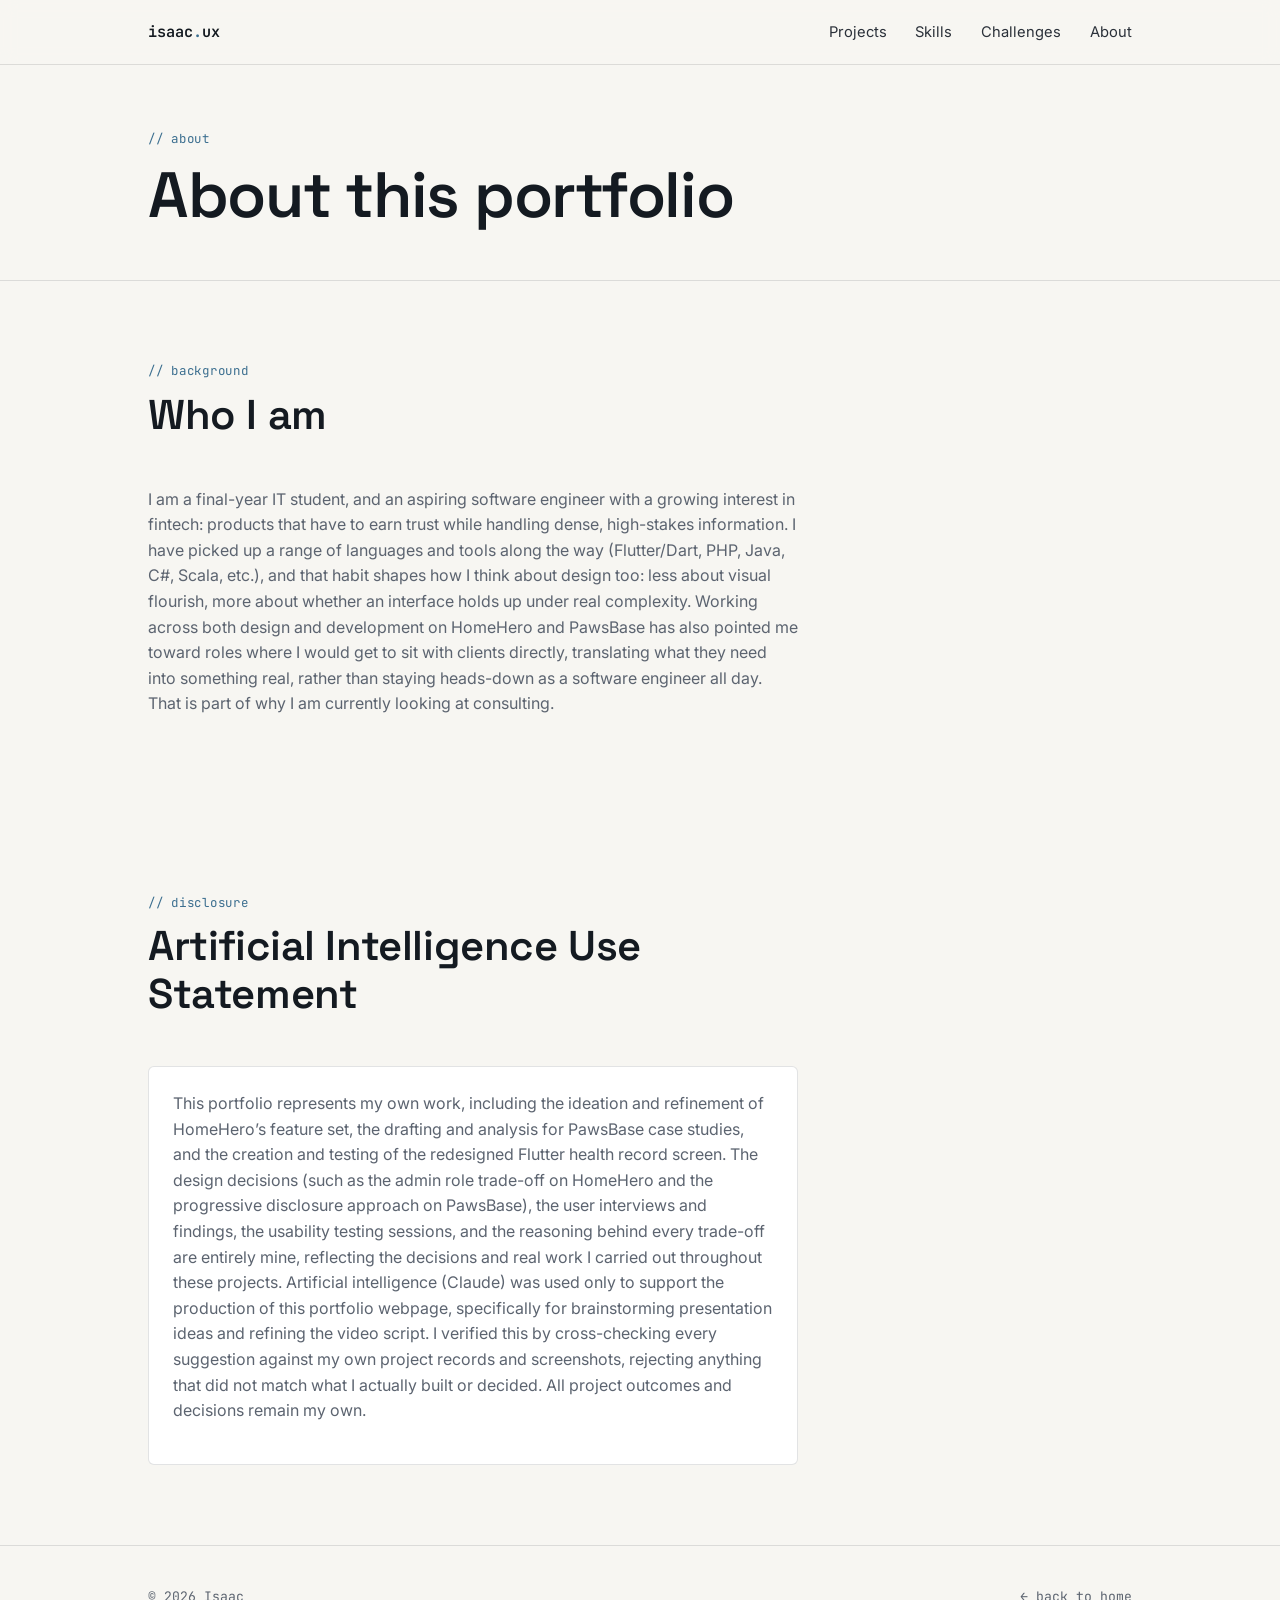
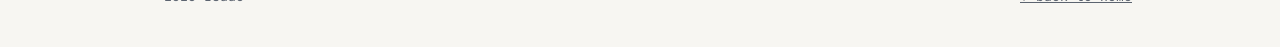
==== commit 60b6b50f: "Update about.html" ====
--- a/about.html
+++ b/about.html
@@ -46,7 +46,7 @@
       <h2>Artificial Intelligence Use Statement</h2>
     </div>
     <div style="display:inline-block; border:1px solid var(--line); border-radius:6px; padding:1.5rem; background:#fff; max-width:65ch;">
-      <p>This portfolio represents my own work, including the ideation and refinement of HomeHero’s feature set, the drafting and analysis for PawsBase case studies, and the creation and testing of the redesigned Flutter health record screen. The design decisions (such as the admin role trade-off on HomeHero and the progressive disclosure approach on PawsBase), the user interviews and findings, the usability testing sessions, and the reasoning behind every trade-off are entirely mine, reflecting the judgment calls and real work I carried out throughout these projects. Artificial intelligence (Claude) was used only to support the production of this portfolio webpage, specifically for brainstorming presentation ideas and refining the video script. All project outcomes and decisions remain my own.</p>
+      <p>This portfolio represents my own work, including the ideation and refinement of HomeHero’s feature set, the drafting and analysis for PawsBase case studies, and the creation and testing of the redesigned Flutter health record screen. The design decisions (such as the admin role trade-off on HomeHero and the progressive disclosure approach on PawsBase), the user interviews and findings, the usability testing sessions, and the reasoning behind every trade-off are entirely mine, reflecting the decisions and real work I carried out throughout these projects. Artificial intelligence (Claude) was used only to support the production of this portfolio webpage, specifically for brainstorming presentation ideas and refining the video script. I verified this by cross-checking every suggestion against my own project records and screenshots, rejecting anything that did not match what I actually built or decided. All project outcomes and decisions remain my own.</p>
     </div>
   </div>
 </section>
